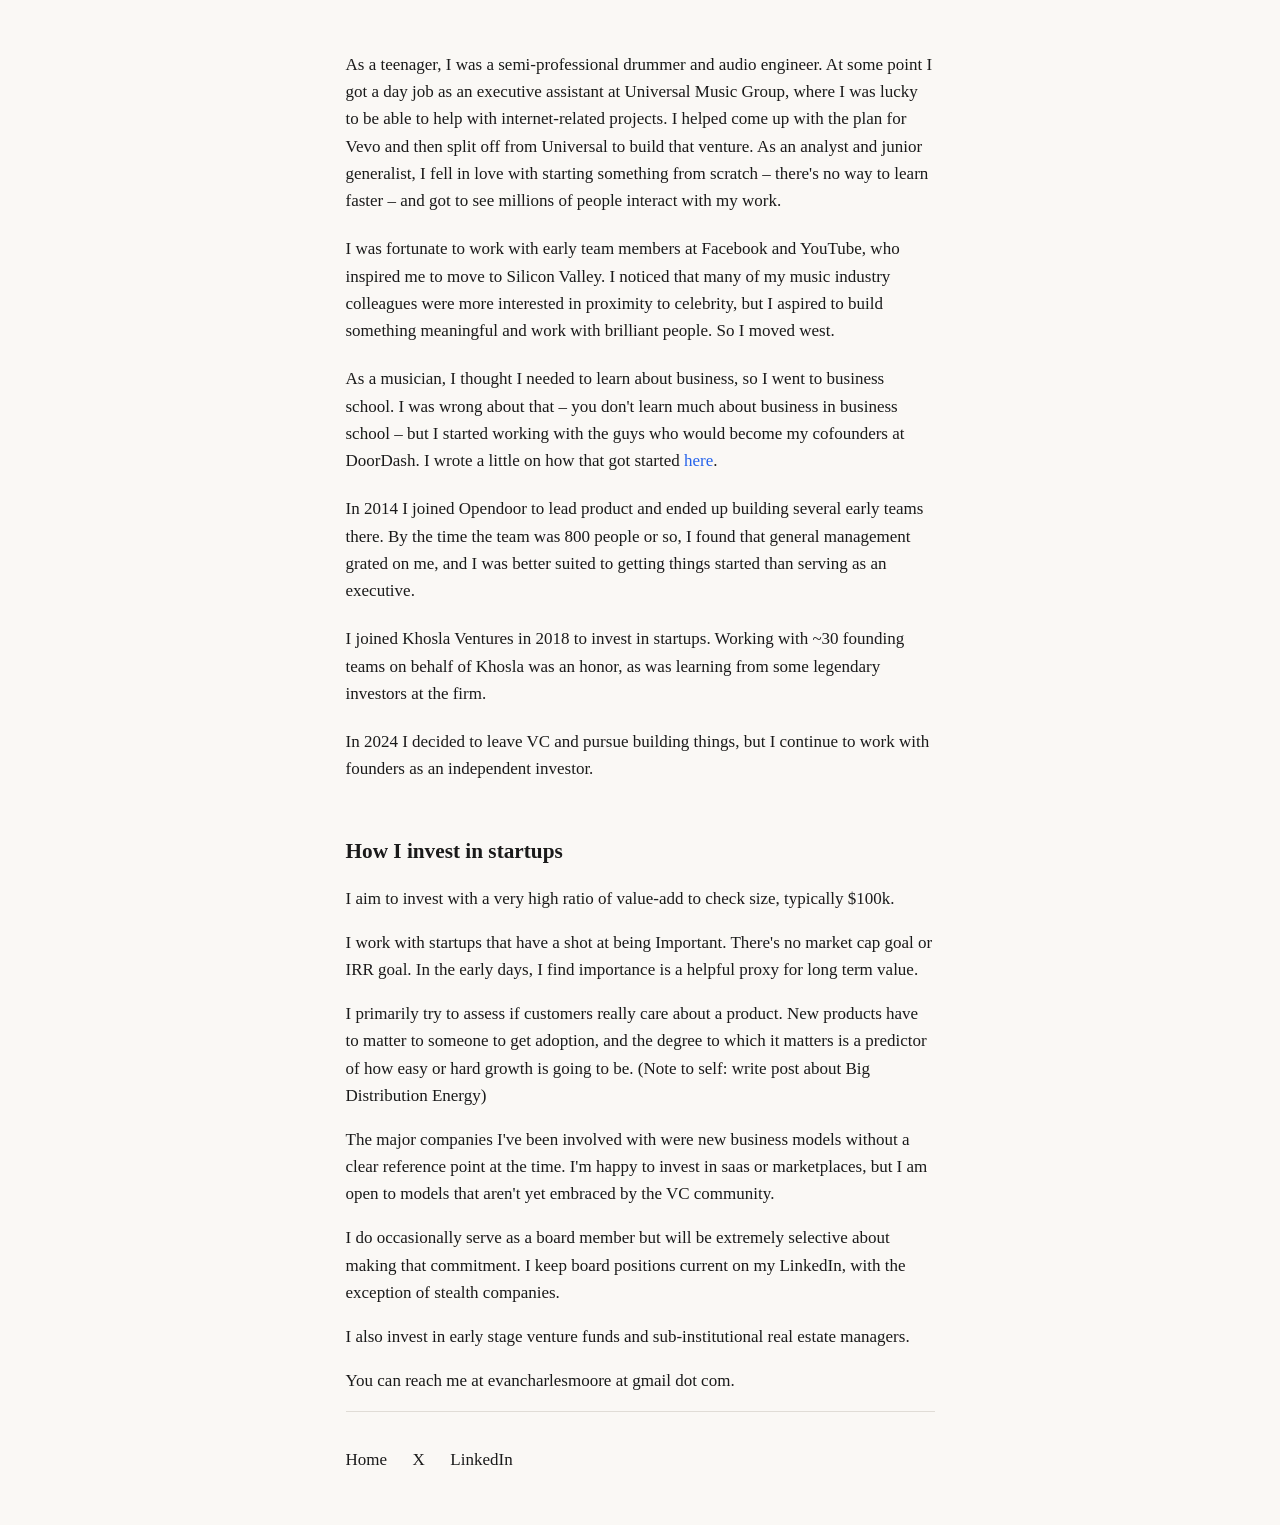
==== about.html @ 938ca429 "Initial commit: personal investor site - Home page with investment thesis and portfolio - About page" ====
<!DOCTYPE html>
<html lang="en">
<head>
  <meta charset="UTF-8">
  <meta name="viewport" content="width=device-width, initial-scale=1">
  <title>About – Evan Moore</title>
  <meta name="description" content="Evan Moore's background: DoorDash cofounder, Opendoor early exec, Khosla Ventures VC, and angel investor.">

  <!-- Open Graph / Social -->
  <meta property="og:title" content="About – Evan Moore">
  <meta property="og:description" content="Evan Moore's background: DoorDash cofounder, Opendoor early exec, Khosla Ventures VC, and angel investor.">
  <meta property="og:type" content="website">
  <meta property="og:url" content="https://evanmoore.vc/about">

  <link rel="stylesheet" href="css/styles.css">
</head>
<body>
  <div class="container">
    <main>
      <section class="intro">
        <p>As a teenager, I was a semi-professional drummer and audio engineer. At some point I got a day job as an executive assistant at Universal Music Group, where I was lucky to be able to help with internet-related projects. I helped come up with the plan for Vevo and then split off from Universal to build that venture. As an analyst and junior generalist, I fell in love with starting something from scratch – there's no way to learn faster – and got to see millions of people interact with my work.</p>

        <p>I was fortunate to work with early team members at Facebook and YouTube, who inspired me to move to Silicon Valley. I noticed that many of my music industry colleagues were more interested in proximity to celebrity, but I aspired to build something meaningful and work with brilliant people. So I moved west.</p>

        <p>As a musician, I thought I needed to learn about business, so I went to business school. I was wrong about that – you don't learn much about business in business school – but I started working with the guys who would become my cofounders at DoorDash. I wrote a little on how that got started <a href="https://x.com/evancharles/status/1336835867768279040">here</a>.</p>

        <p>In 2014 I joined Opendoor to lead product and ended up building several early teams there. By the time the team was 800 people or so, I found that general management grated on me, and I was better suited to getting things started than serving as an executive.</p>

        <p>I joined Khosla Ventures in 2018 to invest in startups. Working with ~30 founding teams on behalf of Khosla was an honor, as was learning from some legendary investors at the firm.</p>

        <p>In 2024 I decided to leave VC and pursue building things, but I continue to work with founders as an independent investor.</p>
      </section>

      <section class="investing">
        <h2>How I invest in startups</h2>

        <p>I aim to invest with a very high ratio of value-add to check size, typically $100k.</p>

        <p>I work with startups that have a shot at being Important. There's no market cap goal or IRR goal. In the early days, I find importance is a helpful proxy for long term value.</p>

        <p>I primarily try to assess if customers really care about a product. New products have to matter to someone to get adoption, and the degree to which it matters is a predictor of how easy or hard growth is going to be. (Note to self: write post about Big Distribution Energy)</p>

        <p>The major companies I've been involved with were new business models without a clear reference point at the time. I'm happy to invest in saas or marketplaces, but I am open to models that aren't yet embraced by the VC community.</p>

        <p>I do occasionally serve as a board member but will be extremely selective about making that commitment. I keep board positions current on my LinkedIn, with the exception of stealth companies.</p>

        <p>I also invest in early stage venture funds and sub-institutional real estate managers.</p>

        <p>You can reach me at evancharlesmoore at gmail dot com.</p>
      </section>
    </main>

    <footer class="footer">
      <a href="index.html">Home</a>
      <a href="https://x.com/evancharles">X</a>
      <a href="https://www.linkedin.com/in/evanmoore/">LinkedIn</a>
    </footer>
  </div>
</body>
</html>
---- css/styles.css ----
/* ===== Base ===== */

:root {
  --text: #1a1a1a;
  --text-muted: #666;
  --bg: #faf8f5;
  --accent: #2563eb;
  --border: #e0dcd6;
}

* {
  box-sizing: border-box;
}

html {
  font-family: Georgia, "Times New Roman", Times, serif;
  font-size: 17px;
  line-height: 1.6;
  color: var(--text);
  background: var(--bg);
}

body {
  margin: 0;
  padding: 0;
}

/* ===== Layout ===== */

.container {
  max-width: 640px;
  margin: 0 auto;
  padding: 3rem 1.5rem;
}

/* ===== Intro ===== */

.intro {
  margin-bottom: 3rem;
}

.intro p {
  margin: 0 0 1.25rem;
}

.lede {
  font-size: 1.25rem;
  font-weight: 500;
  margin-bottom: 1.5rem !important;
}

.background {
  margin: 1.5rem 0;
}

.background p {
  margin-bottom: 0.5rem;
}

.roles {
  list-style: none;
  padding: 0;
  margin: 0;
}

.roles li {
  margin: 0.25rem 0;
}

.roles strong {
  font-weight: 600;
}

/* ===== Links ===== */

a {
  color: var(--accent);
  text-decoration: none;
}

a:hover {
  text-decoration: underline;
}

/* ===== Portfolio ===== */

.portfolio {
  margin-bottom: 3rem;
}

.portfolio h2 {
  font-size: 1.25rem;
  font-weight: 600;
  margin: 0 0 1.5rem;
  padding-bottom: 0.5rem;
  border-bottom: 1px solid var(--border);
}

.portfolio-section {
  margin-bottom: 2rem;
}

.portfolio-section h3 {
  font-size: 0.875rem;
  font-weight: 600;
  text-transform: uppercase;
  letter-spacing: 0.05em;
  color: var(--text-muted);
  margin: 0 0 0.75rem;
}

.company-list {
  list-style: none;
  padding: 0;
  margin: 0;
  display: grid;
  grid-template-columns: repeat(3, 1fr);
  gap: 0.25rem 1rem;
}

.company-list--short {
  grid-template-columns: repeat(2, 1fr);
}

.company-list li {
  font-size: 0.95rem;
}

.closed {
  color: var(--text-muted);
}

.closed::after {
  content: " (closed)";
  font-size: 0.8em;
}

.acquired {
  color: var(--text-muted);
}

.acquired::after {
  content: " (acquired)";
  font-size: 0.8em;
}


/* ===== Section Headers ===== */

.investing h2 {
  font-size: 1.25rem;
  font-weight: 600;
  margin: 2rem 0 1rem;
}

/* ===== Footer ===== */

.footer {
  padding-top: 2rem;
  margin-top: 1rem;
  border-top: 1px solid var(--border);
  display: flex;
  gap: 1.5rem;
}

.footer a {
  font-size: 1rem;
  color: var(--text);
  font-weight: 500;
}

.footer a:hover {
  color: var(--accent);
}

/* ===== Responsive ===== */

@media (max-width: 600px) {
  html {
    font-size: 16px;
  }

  .container {
    padding: 2rem 1.25rem;
  }

  .company-list {
    grid-template-columns: repeat(2, 1fr);
  }

  .company-list--short {
    grid-template-columns: 1fr;
  }
}
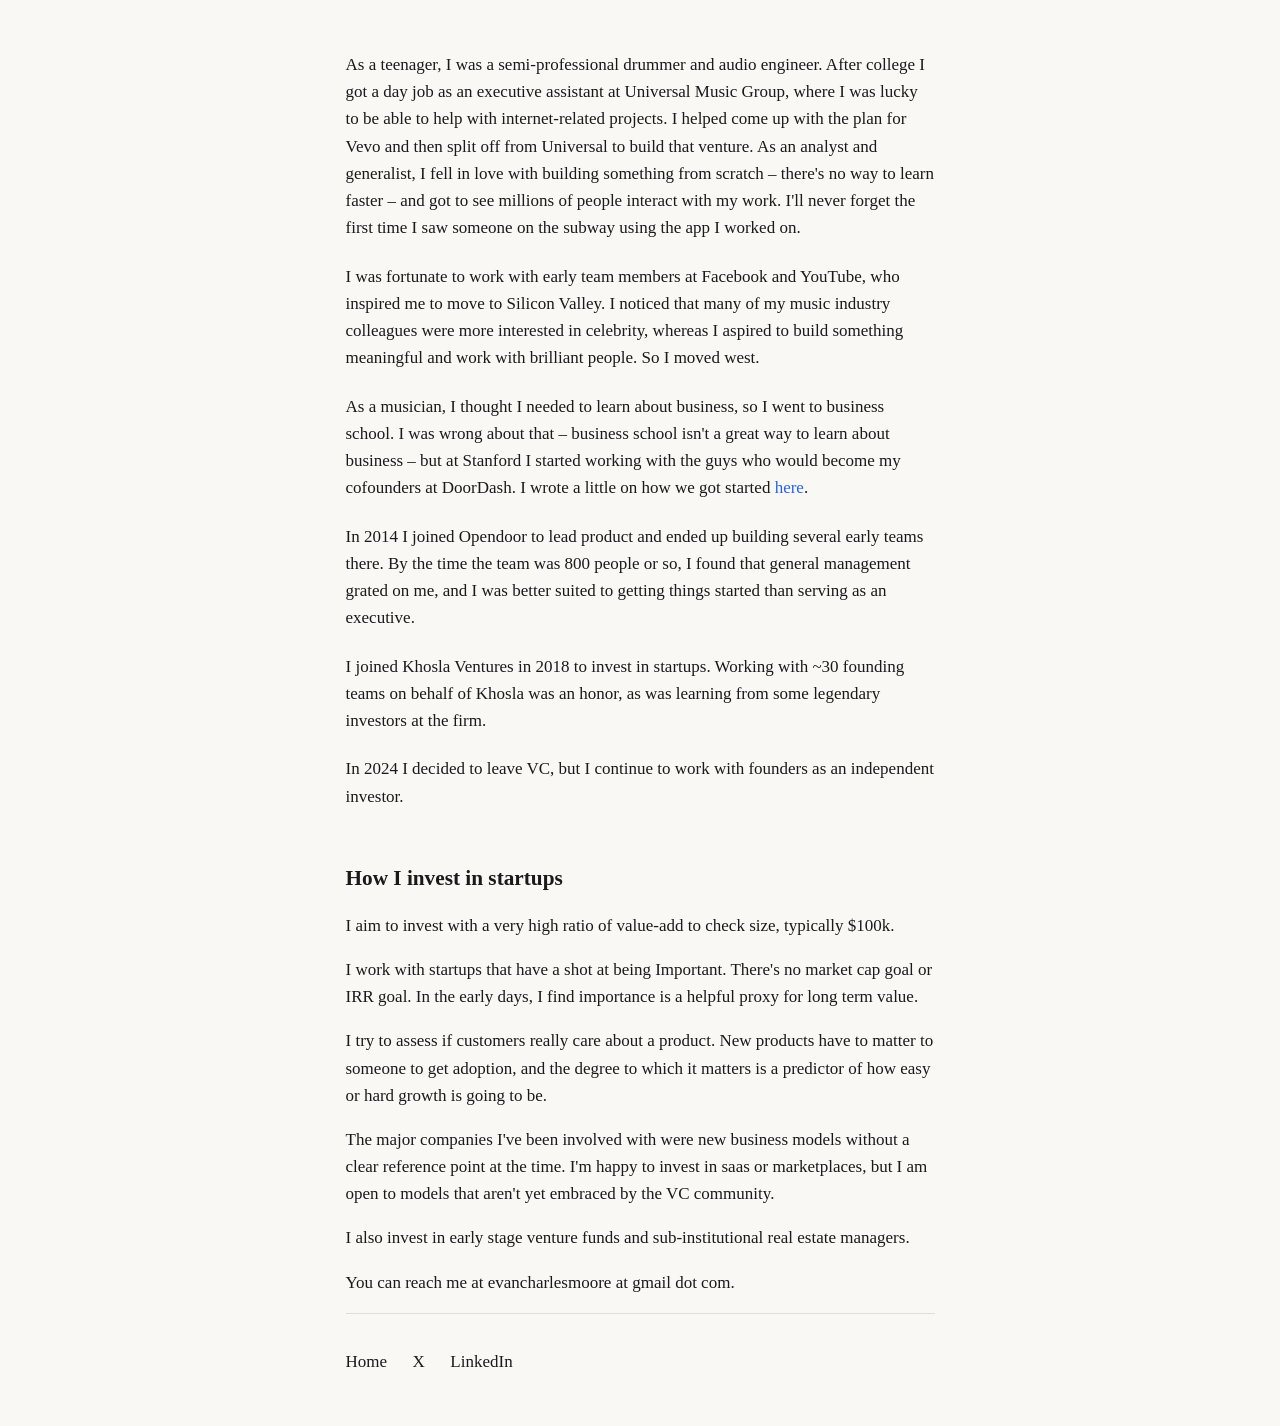
==== commit 36e197d4: "Update about page copy Co-Authored-By: Claude Opus 5 (1M context) <noreply@anthropic.com>" ====
--- a/about.html
+++ b/about.html
@@ -13,22 +13,23 @@
   <meta property="og:url" content="https://evanmoore.vc/about">
 
   <link rel="stylesheet" href="css/styles.css">
+  <link rel="icon" href="favicon.svg">
 </head>
 <body>
   <div class="container">
     <main>
       <section class="intro">
-        <p>As a teenager, I was a semi-professional drummer and audio engineer. At some point I got a day job as an executive assistant at Universal Music Group, where I was lucky to be able to help with internet-related projects. I helped come up with the plan for Vevo and then split off from Universal to build that venture. As an analyst and junior generalist, I fell in love with starting something from scratch – there's no way to learn faster – and got to see millions of people interact with my work.</p>
+        <p>As a teenager, I was a semi-professional drummer and audio engineer. After college I got a day job as an executive assistant at Universal Music Group, where I was lucky to be able to help with internet-related projects. I helped come up with the plan for Vevo and then split off from Universal to build that venture. As an analyst and generalist, I fell in love with building something from scratch – there's no way to learn faster – and got to see millions of people interact with my work. I'll never forget the first time I saw someone on the subway using the app I worked on.</p>
 
-        <p>I was fortunate to work with early team members at Facebook and YouTube, who inspired me to move to Silicon Valley. I noticed that many of my music industry colleagues were more interested in proximity to celebrity, but I aspired to build something meaningful and work with brilliant people. So I moved west.</p>
+        <p>I was fortunate to work with early team members at Facebook and YouTube, who inspired me to move to Silicon Valley. I noticed that many of my music industry colleagues were more interested in celebrity, whereas I aspired to build something meaningful and work with brilliant people. So I moved west.</p>
 
-        <p>As a musician, I thought I needed to learn about business, so I went to business school. I was wrong about that – you don't learn much about business in business school – but I started working with the guys who would become my cofounders at DoorDash. I wrote a little on how that got started <a href="https://x.com/evancharles/status/1336835867768279040">here</a>.</p>
+        <p>As a musician, I thought I needed to learn about business, so I went to business school. I was wrong about that – business school isn't a great way to learn about business – but at Stanford I started working with the guys who would become my cofounders at DoorDash. I wrote a little on how we got started <a href="https://x.com/evancharles/status/1336835867768279040">here</a>.</p>
 
         <p>In 2014 I joined Opendoor to lead product and ended up building several early teams there. By the time the team was 800 people or so, I found that general management grated on me, and I was better suited to getting things started than serving as an executive.</p>
 
         <p>I joined Khosla Ventures in 2018 to invest in startups. Working with ~30 founding teams on behalf of Khosla was an honor, as was learning from some legendary investors at the firm.</p>
 
-        <p>In 2024 I decided to leave VC and pursue building things, but I continue to work with founders as an independent investor.</p>
+        <p>In 2024 I decided to leave VC, but I continue to work with founders as an independent investor.</p>
       </section>
 
       <section class="investing">
@@ -38,11 +39,9 @@
 
         <p>I work with startups that have a shot at being Important. There's no market cap goal or IRR goal. In the early days, I find importance is a helpful proxy for long term value.</p>
 
-        <p>I primarily try to assess if customers really care about a product. New products have to matter to someone to get adoption, and the degree to which it matters is a predictor of how easy or hard growth is going to be. (Note to self: write post about Big Distribution Energy)</p>
+        <p>I try to assess if customers really care about a product. New products have to matter to someone to get adoption, and the degree to which it matters is a predictor of how easy or hard growth is going to be.</p>
 
         <p>The major companies I've been involved with were new business models without a clear reference point at the time. I'm happy to invest in saas or marketplaces, but I am open to models that aren't yet embraced by the VC community.</p>
-
-        <p>I do occasionally serve as a board member but will be extremely selective about making that commitment. I keep board positions current on my LinkedIn, with the exception of stealth companies.</p>
 
         <p>I also invest in early stage venture funds and sub-institutional real estate managers.</p>
 
--- a/css/styles.css
+++ b/css/styles.css
@@ -126,6 +126,15 @@
   font-size: 0.95rem;
 }
 
+.company-list a {
+  color: inherit;
+  text-decoration: none;
+}
+
+.company-list a:hover {
+  text-decoration: none;
+}
+
 .closed {
   color: var(--text-muted);
 }
